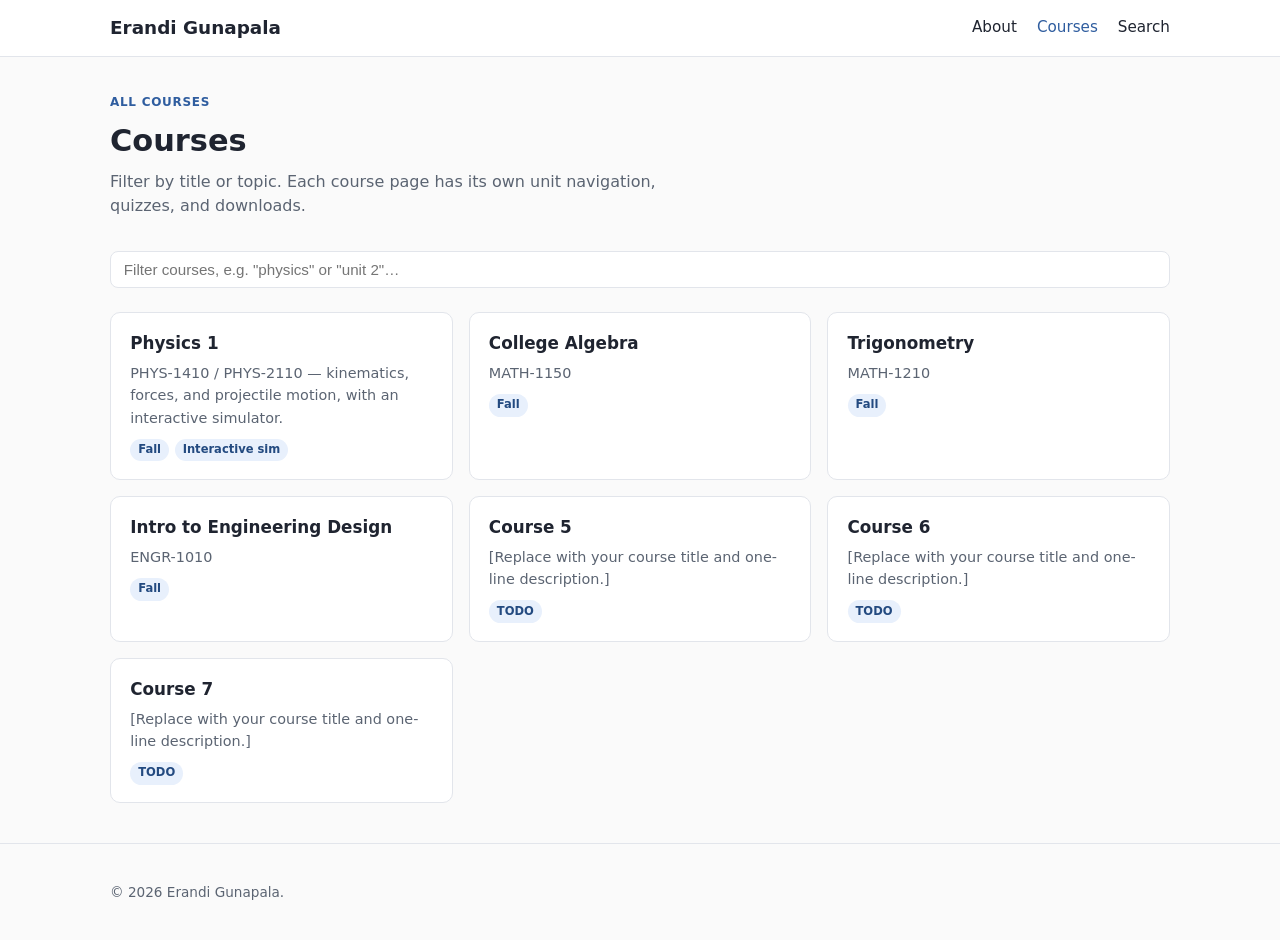
==== courses/index.html @ 8fa35dff "Initial Site" ====
<!DOCTYPE html>
<html lang="en">
<head>
<meta charset="UTF-8" />
<meta name="viewport" content="width=device-width, initial-scale=1.0" />
<title>Courses — Erandi Gunapala</title>
<link rel="stylesheet" href="../assets/css/style.css" />
</head>
<body data-nav-id="courses">

<header class="site-header">
  <div class="container">
    <a class="site-title" href="../index.html">Erandi Gunapala</a>
    <button class="nav-toggle" aria-expanded="false" aria-label="Toggle menu">☰</button>
    <nav class="site-nav">
      <a href="../index.html" data-nav-id="home">About</a>
      <a href="index.html" data-nav-id="courses">Courses</a>
      <a href="../search.html" data-nav-id="search">Search</a>
    </nav>
  </div>
</header>

<main class="container">

  <section class="page-hero">
    <p class="eyebrow">All courses</p>
    <h1>Courses</h1>
    <p class="lede">Filter by title or topic. Each course page has its own unit navigation, quizzes, and downloads.</p>
  </section>

  <div class="filter-box" data-filter-target=".card" data-filter-empty="#courses-empty">
    <input type="search" placeholder="Filter courses, e.g. &quot;physics&quot; or &quot;unit 2&quot;…" aria-label="Filter courses" />
  </div>
  <p class="filter-count" data-filter-count></p>

  <div class="card-grid">
    <a class="card" href="course-1-physics/index.html" data-title="Physics 1 PHYS-1410 PHYS-2110" data-tags="fall science physics mechanics kinematics projectile motion forces example">
      <h3>Physics 1</h3>
      <p>PHYS-1410 / PHYS-2110 — kinematics, forces, and projectile motion, with an interactive simulator.</p>
      <div class="tag-row"><span class="tag">Fall</span><span class="tag">Interactive sim</span></div>
    </a>
    <a class="card" href="math-1150/index.html" data-title="College Algebra MATH-1150" data-tags="fall math college algebra">
      <h3>College Algebra</h3>
      <p>MATH-1150</p>
      <div class="tag-row"><span class="tag">Fall</span></div>
    </a>
    <a class="card" href="trig-1210/index.html" data-title="Trigonometry MATH-1210" data-tags="fall math trigonometry">
      <h3>Trigonometry</h3>
      <p>MATH-1210</p>
      <div class="tag-row"><span class="tag">Fall</span></div>
    </a>
    <a class="card" href="engr-1010/index.html" data-title="Intro to Engineering Design ENGR-1010" data-tags="fall engineering design">
      <h3>Intro to Engineering Design</h3>
      <p>ENGR-1010</p>
      <div class="tag-row"><span class="tag">Fall</span></div>
    </a>
    <a class="card" href="course-5/index.html" data-title="Course 5" data-tags="course 5 todo">
      <h3>Course 5</h3>
      <p>[Replace with your course title and one-line description.]</p>
      <div class="tag-row"><span class="tag">TODO</span></div>
    </a>
    <a class="card" href="course-6/index.html" data-title="Course 6" data-tags="course 6 todo">
      <h3>Course 6</h3>
      <p>[Replace with your course title and one-line description.]</p>
      <div class="tag-row"><span class="tag">TODO</span></div>
    </a>
    <a class="card" href="course-7/index.html" data-title="Course 7" data-tags="course 7 todo">
      <h3>Course 7</h3>
      <p>[Replace with your course title and one-line description.]</p>
      <div class="tag-row"><span class="tag">TODO</span></div>
    </a>
  </div>
  <p class="no-results" id="courses-empty" style="display:none;">No courses matched that filter.</p>

</main>

<footer class="site-footer">
  <div class="container">
    <p>&copy; <span id="year"></span> Erandi Gunapala.</p>
  </div>
</footer>

<script>document.getElementById("year").textContent = new Date().getFullYear();</script>
<script src="../assets/js/nav.js"></script>
<script src="../assets/js/search.js"></script>
</body>
</html>
---- assets/css/style.css ----
/* =========================================================
   Course Site — shared stylesheet
   Plain CSS, no build step. Edit the variables below to
   reskin the whole site (colors, fonts, spacing).
   ========================================================= */

:root {
  --color-bg: #fafafa;
  --color-surface: #ffffff;
  --color-text: #1f2430;
  --color-text-muted: #5b6472;
  --color-border: #e2e5eb;
  --color-primary: #2f5d9f;
  --color-primary-dark: #234a80;
  --color-primary-light: #e8f0fc;
  --color-success: #1e7d43;
  --color-success-bg: #e7f6ec;
  --color-error: #b3261e;
  --color-error-bg: #fbe9e8;
  --radius: 10px;
  --max-width: 1100px;
  --font-body: system-ui, -apple-system, "Segoe UI", Roboto, Helvetica, Arial, sans-serif;
  --font-mono: ui-monospace, SFMono-Regular, Menlo, Consolas, monospace;
}

* { box-sizing: border-box; }

html { scroll-behavior: smooth; }

body {
  margin: 0;
  font-family: var(--font-body);
  color: var(--color-text);
  background: var(--color-bg);
  line-height: 1.55;
}

a { color: var(--color-primary); }
a:hover { color: var(--color-primary-dark); }

img { max-width: 100%; }

.container {
  max-width: var(--max-width);
  margin: 0 auto;
  padding: 0 1.25rem;
}

/* ---------- Header / site nav ---------- */

.site-header {
  background: var(--color-surface);
  border-bottom: 1px solid var(--color-border);
  position: sticky;
  top: 0;
  z-index: 50;
}

.site-header .container {
  display: flex;
  align-items: center;
  justify-content: space-between;
  padding-top: 0.85rem;
  padding-bottom: 0.85rem;
}

.site-title {
  font-weight: 700;
  font-size: 1.15rem;
  text-decoration: none;
  color: var(--color-text);
}

.site-nav {
  display: flex;
  gap: 1.25rem;
  align-items: center;
}

.site-nav a {
  text-decoration: none;
  color: var(--color-text);
  font-weight: 500;
  font-size: 0.95rem;
}

.site-nav a:hover,
.site-nav a[aria-current="page"] {
  color: var(--color-primary);
}

.nav-toggle {
  display: none;
  background: none;
  border: 1px solid var(--color-border);
  border-radius: 8px;
  padding: 0.4rem 0.6rem;
  font-size: 1rem;
  cursor: pointer;
}

@media (max-width: 720px) {
  .nav-toggle { display: inline-flex; }
  .site-nav {
    position: absolute;
    top: 100%;
    left: 0;
    right: 0;
    background: var(--color-surface);
    border-bottom: 1px solid var(--color-border);
    flex-direction: column;
    align-items: flex-start;
    padding: 0.75rem 1.25rem 1rem;
    gap: 0.6rem;
    display: none;
  }
  .site-nav.is-open { display: flex; }
}

/* ---------- Hero / page header ---------- */

.page-hero {
  padding: 2.25rem 0 1.5rem;
}

.page-hero h1 {
  margin: 0 0 0.35rem;
  font-size: 1.9rem;
}

.page-hero p.lede {
  color: var(--color-text-muted);
  max-width: 60ch;
  margin: 0;
}

.eyebrow {
  text-transform: uppercase;
  letter-spacing: 0.06em;
  font-size: 0.75rem;
  font-weight: 700;
  color: var(--color-primary);
  margin: 0 0 0.35rem;
}

/* ---------- Cards (profile, course listing) ---------- */

.card-grid {
  display: grid;
  grid-template-columns: repeat(auto-fill, minmax(260px, 1fr));
  gap: 1rem;
  margin: 1.5rem 0 2.5rem;
}

.card {
  background: var(--color-surface);
  border: 1px solid var(--color-border);
  border-radius: var(--radius);
  padding: 1.1rem 1.2rem;
  text-decoration: none;
  color: inherit;
  display: block;
  transition: box-shadow 0.15s ease, transform 0.15s ease;
}

.card:hover {
  box-shadow: 0 6px 18px rgba(20, 30, 60, 0.08);
  transform: translateY(-2px);
}

.card h3 {
  margin: 0 0 0.35rem;
  font-size: 1.05rem;
  color: var(--color-text);
}

.card p {
  margin: 0;
  font-size: 0.9rem;
  color: var(--color-text-muted);
}

.tag-row {
  margin-top: 0.6rem;
  display: flex;
  flex-wrap: wrap;
  gap: 0.35rem;
}

.tag {
  font-size: 0.72rem;
  background: var(--color-primary-light);
  color: var(--color-primary-dark);
  padding: 0.15rem 0.5rem;
  border-radius: 999px;
  font-weight: 600;
}

/* ---------- Profile page ---------- */

.profile-layout {
  display: grid;
  grid-template-columns: 180px 1fr;
  gap: 2rem;
  align-items: start;
  margin-bottom: 2.5rem;
}

@media (max-width: 640px) {
  .profile-layout { grid-template-columns: 1fr; }
}

.profile-photo {
  width: 100%;
  aspect-ratio: 1 / 1;
  border-radius: 50%;
  background: var(--color-primary-light);
  display: flex;
  align-items: center;
  justify-content: center;
  color: var(--color-primary-dark);
  font-weight: 700;
  font-size: 2rem;
  border: 1px solid var(--color-border);
  overflow: hidden;
}

.profile-photo img { width: 100%; height: 100%; object-fit: cover; }

.contact-list {
  list-style: none;
  padding: 0;
  margin: 1rem 0 0;
  display: flex;
  flex-direction: column;
  gap: 0.4rem;
  font-size: 0.92rem;
}

.contact-list .contact-icon {
  display: inline-block;
  width: 1.3em;
}

/* ---------- Office hours callout ---------- */

.office-hours {
  margin-top: 1.25rem;
  border: 1px solid var(--color-border);
  border-radius: var(--radius);
  overflow: hidden;
  max-width: 30rem;
}

.office-hours h3 {
  margin: 0;
  background: var(--color-primary-light);
  color: var(--color-primary-dark);
  font-size: 0.85rem;
  text-transform: uppercase;
  letter-spacing: 0.04em;
  padding: 0.55rem 1rem;
}

.office-hours dl {
  margin: 0;
  padding: 0.85rem 1rem;
  display: grid;
  grid-template-columns: auto 1fr;
  column-gap: 0.9rem;
  row-gap: 0.5rem;
  font-size: 0.9rem;
}

.office-hours dt {
  color: var(--color-text-muted);
  font-weight: 600;
  white-space: nowrap;
}

.office-hours dd {
  margin: 0;
}

/* ---------- Course page layout ---------- */

.course-layout {
  display: grid;
  grid-template-columns: 240px 1fr;
  gap: 2rem;
  padding-bottom: 3rem;
}

@media (max-width: 800px) {
  .course-layout { grid-template-columns: 1fr; }
}

.unit-nav {
  position: sticky;
  top: 4.5rem;
  align-self: start;
  border: 1px solid var(--color-border);
  background: var(--color-surface);
  border-radius: var(--radius);
  padding: 1rem;
}

@media (max-width: 800px) {
  .unit-nav { position: static; }
}

.unit-nav h2 {
  font-size: 0.8rem;
  text-transform: uppercase;
  letter-spacing: 0.05em;
  color: var(--color-text-muted);
  margin: 0 0 0.6rem;
}

.unit-nav ol {
  list-style: none;
  margin: 0;
  padding: 0;
  display: flex;
  flex-direction: column;
  gap: 0.3rem;
}

.unit-nav a {
  display: block;
  text-decoration: none;
  color: var(--color-text);
  font-size: 0.9rem;
  padding: 0.35rem 0.5rem;
  border-radius: 6px;
}

.unit-nav a:hover { background: var(--color-primary-light); }
.unit-nav a.active { background: var(--color-primary-light); color: var(--color-primary-dark); font-weight: 600; }

/* ---------- Filter / search box ---------- */

.filter-box {
  display: flex;
  gap: 0.5rem;
  margin: 0.5rem 0 1.25rem;
}

.filter-box input[type="search"] {
  flex: 1;
  padding: 0.55rem 0.8rem;
  border: 1px solid var(--color-border);
  border-radius: 8px;
  font-size: 0.95rem;
}

.filter-count {
  font-size: 0.85rem;
  color: var(--color-text-muted);
  margin: 0 0 0.75rem;
}

.no-results {
  color: var(--color-text-muted);
  font-style: italic;
  padding: 1rem 0;
}

/* ---------- Collapsible units ---------- */

.unit {
  background: var(--color-surface);
  border: 1px solid var(--color-border);
  border-radius: var(--radius);
  margin-bottom: 0.9rem;
  scroll-margin-top: 4.5rem;
  overflow: hidden;
}

.unit > summary {
  cursor: pointer;
  padding: 0.9rem 1.1rem;
  font-weight: 600;
  font-size: 1.02rem;
  list-style: none;
  display: flex;
  align-items: center;
  justify-content: space-between;
  gap: 0.75rem;
}

.unit > summary::-webkit-details-marker { display: none; }

.unit > summary .unit-meta {
  font-weight: 400;
  font-size: 0.82rem;
  color: var(--color-text-muted);
}

.unit > summary::after {
  content: "+";
  font-size: 1.3rem;
  line-height: 1;
  color: var(--color-primary);
  flex-shrink: 0;
}

.unit[open] > summary::after { content: "\2212"; }

.unit-body {
  padding: 0 1.1rem 1.1rem;
  border-top: 1px solid var(--color-border);
}

.unit-body > * + * { margin-top: 0.9rem; }

.collapse-controls {
  margin: 0.5rem 0 1rem;
  display: flex;
  gap: 0.6rem;
}

.btn {
  font: inherit;
  font-size: 0.85rem;
  font-weight: 600;
  padding: 0.4rem 0.8rem;
  border-radius: 8px;
  border: 1px solid var(--color-border);
  background: var(--color-surface);
  cursor: pointer;
  color: var(--color-text);
}

.btn:hover { border-color: var(--color-primary); color: var(--color-primary); }

.btn-primary {
  background: var(--color-primary);
  border-color: var(--color-primary);
  color: #fff;
}

.btn-primary:hover { background: var(--color-primary-dark); color: #fff; }

/* ---------- Downloadable files ---------- */

.file-list {
  list-style: none;
  margin: 0;
  padding: 0;
  display: flex;
  flex-direction: column;
  gap: 0.4rem;
}

.file-list a {
  display: flex;
  align-items: center;
  gap: 0.5rem;
  text-decoration: none;
  padding: 0.5rem 0.7rem;
  border: 1px solid var(--color-border);
  border-radius: 8px;
  font-size: 0.9rem;
  color: var(--color-text);
}

.file-list a:hover { border-color: var(--color-primary); background: var(--color-primary-light); }

.file-icon {
  font-size: 1rem;
}

/* ---------- Quiz widget ---------- */

.quiz {
  border: 1px solid var(--color-border);
  border-radius: var(--radius);
  padding: 1rem 1.1rem;
  background: #fcfcfd;
}

.quiz-question {
  margin-bottom: 1.1rem;
}

.quiz-question:last-child { margin-bottom: 0; }

.quiz-question p.q-text {
  font-weight: 600;
  margin: 0 0 0.5rem;
}

.quiz-options {
  list-style: none;
  padding: 0;
  margin: 0 0 0.5rem;
  display: flex;
  flex-direction: column;
  gap: 0.4rem;
}

.quiz-options label {
  display: flex;
  align-items: center;
  gap: 0.5rem;
  padding: 0.45rem 0.6rem;
  border: 1px solid var(--color-border);
  border-radius: 8px;
  cursor: pointer;
  font-size: 0.92rem;
}

.quiz-options label:hover { border-color: var(--color-primary); }

.quiz-options label.is-correct {
  border-color: var(--color-success);
  background: var(--color-success-bg);
}

.quiz-options label.is-incorrect {
  border-color: var(--color-error);
  background: var(--color-error-bg);
}

.quiz-feedback {
  font-size: 0.88rem;
  padding: 0.5rem 0.7rem;
  border-radius: 8px;
  margin-top: 0.4rem;
  display: none;
}

.quiz-feedback.is-visible { display: block; }
.quiz-feedback.is-correct { background: var(--color-success-bg); color: var(--color-success); }
.quiz-feedback.is-incorrect { background: var(--color-error-bg); color: var(--color-error); }

.quiz-score {
  margin-top: 1rem;
  font-weight: 600;
  font-size: 0.92rem;
  color: var(--color-text-muted);
}

/* ---------- Projectile simulator ---------- */

.sim-wrap {
  border: 1px solid var(--color-border);
  border-radius: var(--radius);
  padding: 1rem 1.1rem;
  background: #fcfcfd;
}

.sim-layout {
  display: grid;
  grid-template-columns: 1fr 220px;
  gap: 1rem;
}

@media (max-width: 640px) {
  .sim-layout { grid-template-columns: 1fr; }
}

.sim-canvas-box canvas {
  width: 100%;
  height: auto;
  background: linear-gradient(#eaf2fd, #ffffff 70%);
  border: 1px solid var(--color-border);
  border-radius: 8px;
  display: block;
}

.sim-controls {
  display: flex;
  flex-direction: column;
  gap: 0.85rem;
  font-size: 0.85rem;
}

.sim-controls label {
  display: flex;
  flex-direction: column;
  gap: 0.25rem;
  font-weight: 600;
}

.sim-controls output {
  font-weight: 400;
  color: var(--color-text-muted);
}

.sim-controls select,
.sim-controls input[type="range"] {
  width: 100%;
}

.sim-readout {
  margin-top: 0.5rem;
  border-top: 1px solid var(--color-border);
  padding-top: 0.6rem;
  display: grid;
  gap: 0.25rem;
  font-size: 0.85rem;
  color: var(--color-text-muted);
}

.sim-readout strong { color: var(--color-text); }

.sim-buttons {
  display: flex;
  gap: 0.5rem;
}

/* ---------- Search page ---------- */

.search-hero input[type="search"] {
  width: 100%;
  padding: 0.75rem 1rem;
  font-size: 1.05rem;
  border: 1px solid var(--color-border);
  border-radius: 10px;
}

.result-list {
  list-style: none;
  margin: 1.5rem 0;
  padding: 0;
  display: flex;
  flex-direction: column;
  gap: 0.7rem;
}

.result-item {
  border: 1px solid var(--color-border);
  border-radius: var(--radius);
  padding: 0.85rem 1rem;
}

.result-item a {
  font-weight: 600;
  text-decoration: none;
}

.result-item .result-meta {
  font-size: 0.8rem;
  color: var(--color-text-muted);
  margin-top: 0.2rem;
}

/* ---------- Footer ---------- */

.site-footer {
  border-top: 1px solid var(--color-border);
  padding: 1.5rem 0;
  color: var(--color-text-muted);
  font-size: 0.85rem;
  margin-top: 2rem;
}

.placeholder-note {
  font-size: 0.82rem;
  background: #fff8e6;
  border: 1px solid #f0dfa8;
  color: #6b5406;
  padding: 0.6rem 0.8rem;
  border-radius: 8px;
  margin: 0.75rem 0;
}
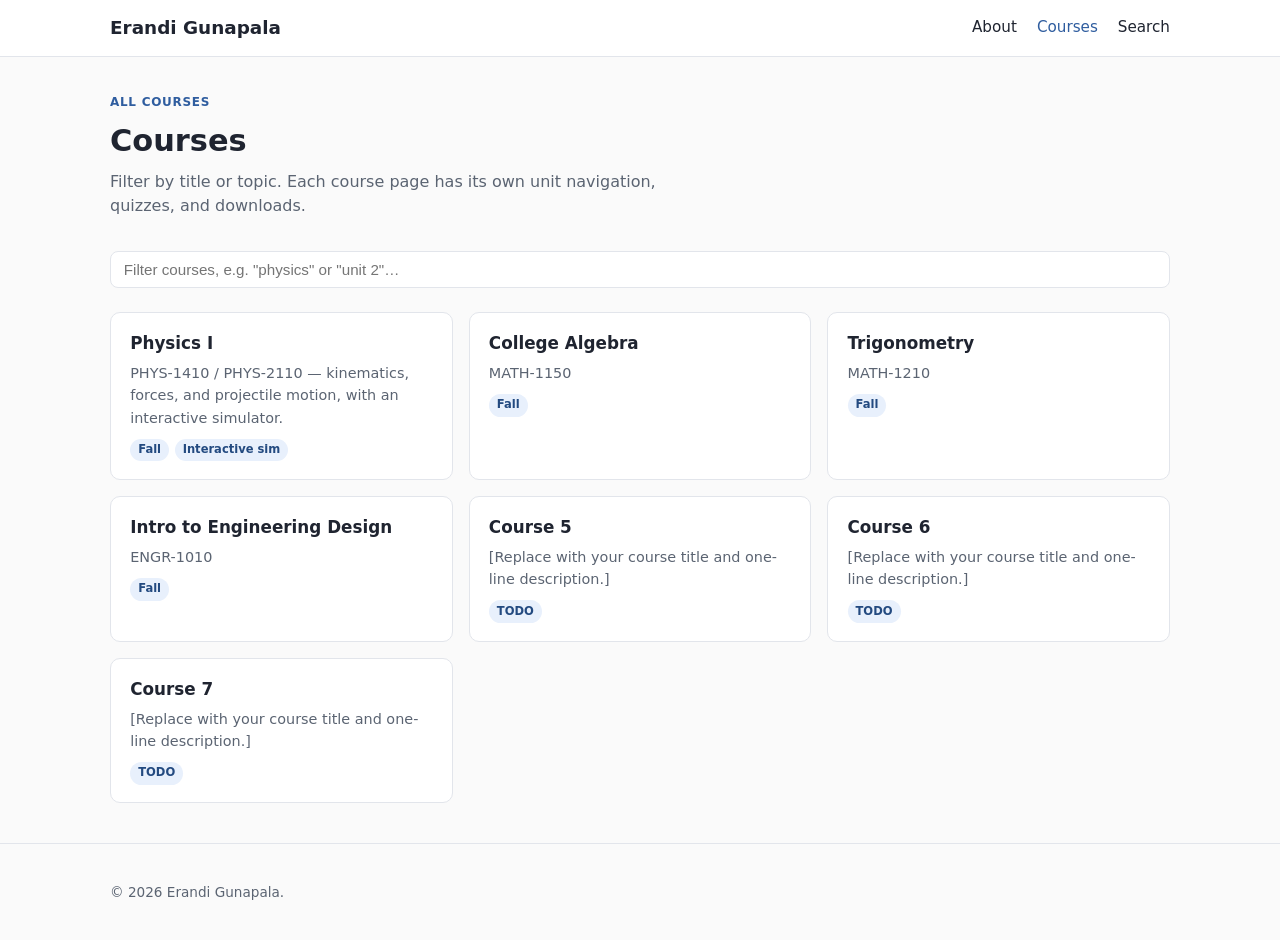
==== commit 9a1784dc: "Initial Site" ====
--- a/courses/index.html
+++ b/courses/index.html
@@ -34,8 +34,8 @@
   <p class="filter-count" data-filter-count></p>
 
   <div class="card-grid">
-    <a class="card" href="course-1-physics/index.html" data-title="Physics 1 PHYS-1410 PHYS-2110" data-tags="fall science physics mechanics kinematics projectile motion forces example">
-      <h3>Physics 1</h3>
+    <a class="card" href="course-1-physics/index.html" data-title="Physics I PHYS-1410 PHYS-2110" data-tags="fall science physics mechanics kinematics projectile motion forces example">
+      <h3>Physics I</h3>
       <p>PHYS-1410 / PHYS-2110 — kinematics, forces, and projectile motion, with an interactive simulator.</p>
       <div class="tag-row"><span class="tag">Fall</span><span class="tag">Interactive sim</span></div>
     </a>
--- a/assets/css/style.css
+++ b/assets/css/style.css
@@ -244,7 +244,8 @@
 
 /* ---------- Office hours callout ---------- */
 
-.office-hours {
+.office-hours,
+.info-box {
   margin-top: 1.25rem;
   border: 1px solid var(--color-border);
   border-radius: var(--radius);
@@ -252,7 +253,8 @@
   max-width: 30rem;
 }
 
-.office-hours h3 {
+.office-hours h3,
+.info-box h3 {
   margin: 0;
   background: var(--color-primary-light);
   color: var(--color-primary-dark);
@@ -262,7 +264,8 @@
   padding: 0.55rem 1rem;
 }
 
-.office-hours dl {
+.office-hours dl,
+.info-box dl {
   margin: 0;
   padding: 0.85rem 1rem;
   display: grid;
@@ -272,14 +275,71 @@
   font-size: 0.9rem;
 }
 
-.office-hours dt {
+.office-hours dt,
+.info-box dt {
   color: var(--color-text-muted);
   font-weight: 600;
   white-space: nowrap;
 }
 
-.office-hours dd {
+.office-hours dd,
+.info-box dd {
   margin: 0;
+}
+
+/* Course info boxes sit side-by-side on wide screens instead of stacking. */
+.info-box-row {
+  display: flex;
+  flex-wrap: wrap;
+  gap: 1rem;
+  margin: 1rem 0 1.75rem;
+}
+
+.info-box-row .info-box {
+  margin-top: 0;
+  flex: 1 1 260px;
+  max-width: none;
+}
+
+.track-table {
+  width: 100%;
+  border-collapse: collapse;
+  font-size: 0.9rem;
+  margin: 0.75rem 0;
+}
+
+.track-table th,
+.track-table td {
+  text-align: left;
+  padding: 0.5rem 0.7rem;
+  border-bottom: 1px solid var(--color-border);
+  vertical-align: top;
+}
+
+.track-table th {
+  font-size: 0.75rem;
+  text-transform: uppercase;
+  letter-spacing: 0.04em;
+  color: var(--color-text-muted);
+}
+
+.topic-list {
+  margin: 0.5rem 0 0;
+  padding-left: 1.2rem;
+}
+
+.topic-list li {
+  margin-bottom: 0.3rem;
+}
+
+.topic-list .chapter-label {
+  font-weight: 600;
+  color: var(--color-text-muted);
+  font-size: 0.82rem;
+  display: block;
+  margin: 0.7rem 0 0.2rem;
+  text-transform: uppercase;
+  letter-spacing: 0.03em;
 }
 
 /* ---------- Course page layout ---------- */
